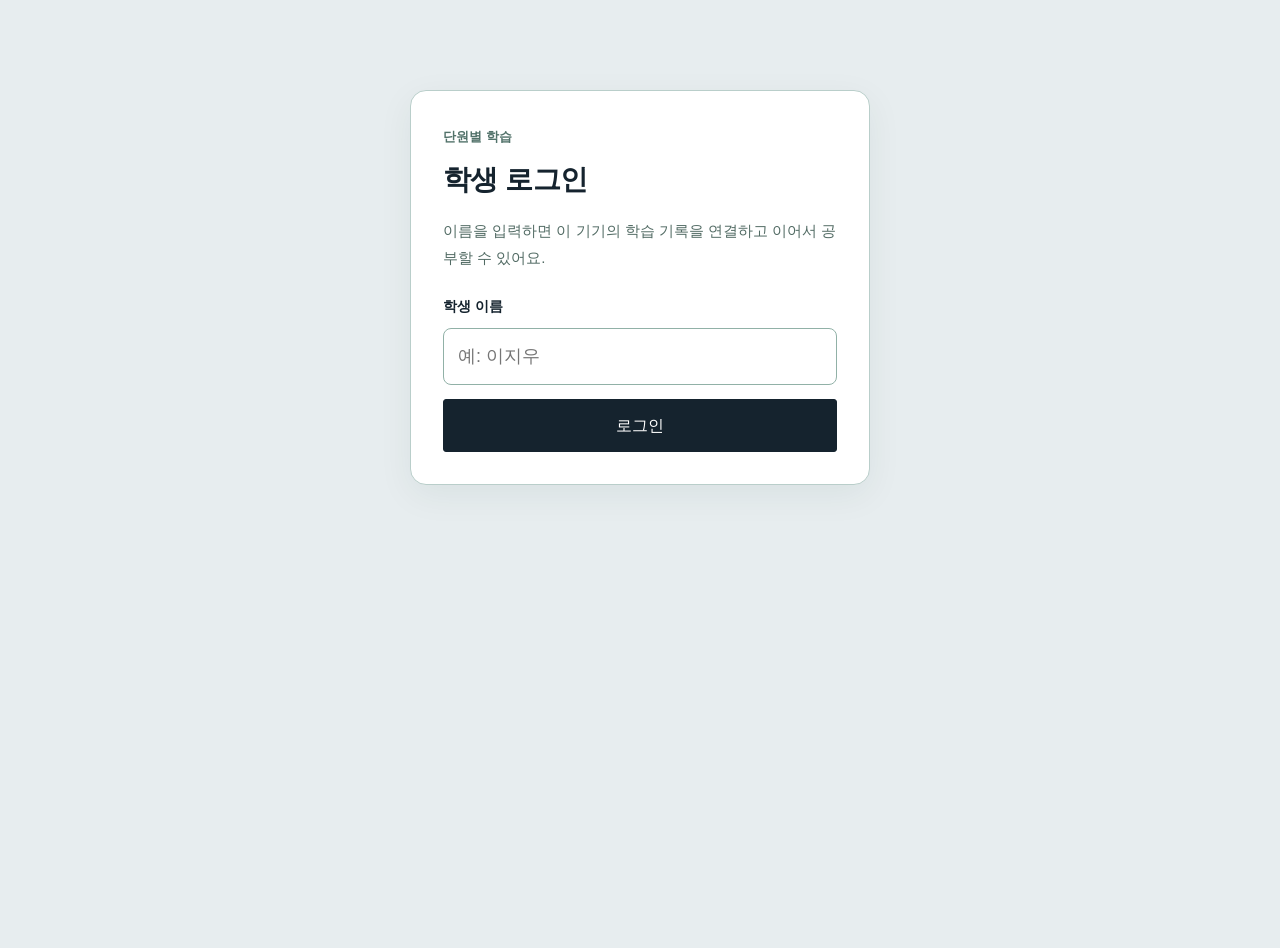
==== advanced.html @ 39dbba1e "숙제 사이트 업데이트 2026-11-23 18:45" ====
<!doctype html><html lang="ko"><head><meta charset="utf-8"><meta name="viewport" content="width=device-width,initial-scale=1"><meta http-equiv="refresh" content="0;url=index.html?mode=flow"><title>이지우 기말고사 · 2-2단원</title></head><body><p><a href="index.html?mode=flow">2-2단원 기말고사 학습으로 이동</a></p></body></html>
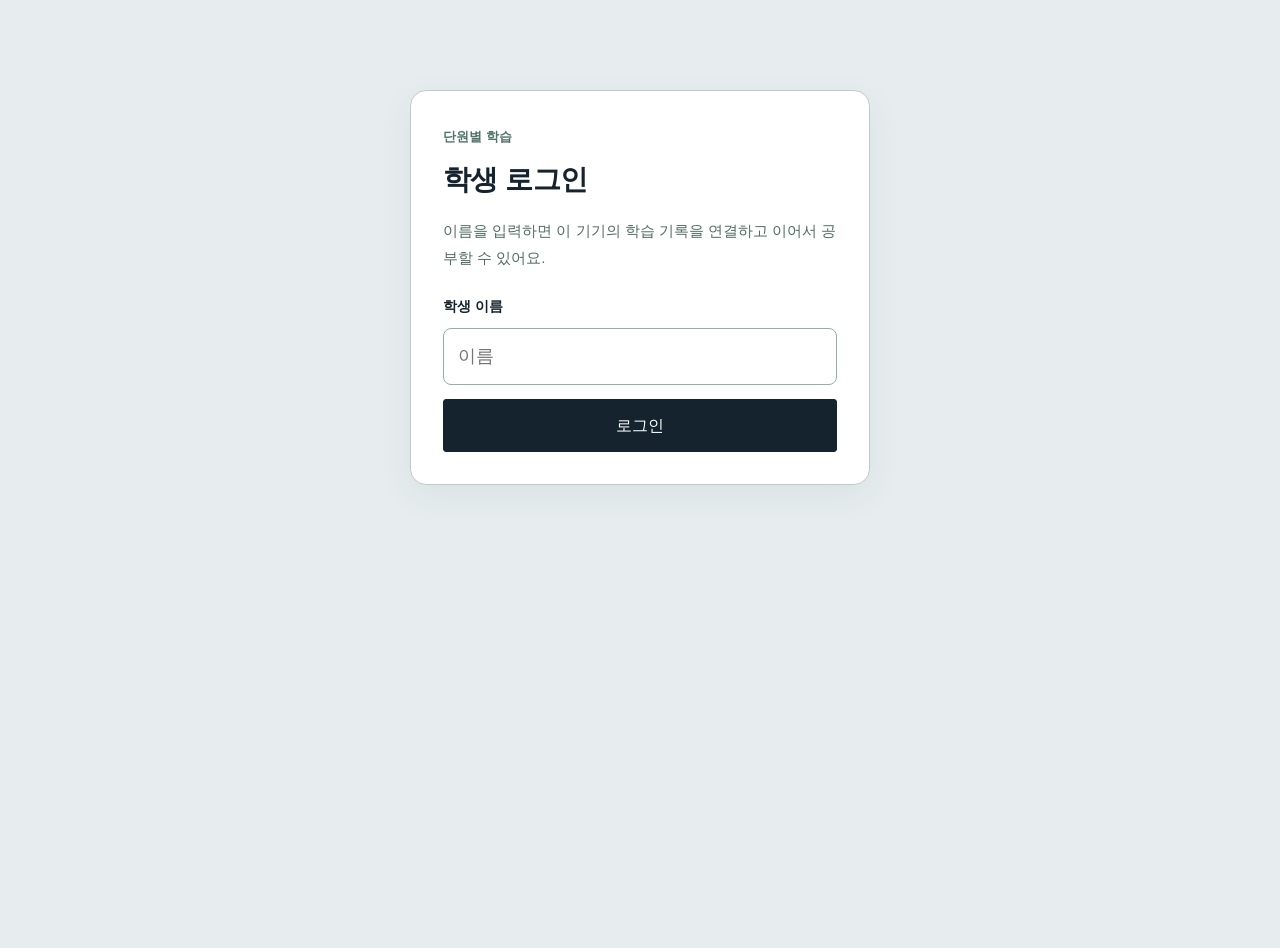
==== commit 4f21ccea: "숙제 사이트 업데이트 2026-11-23 18:56" ====
--- a/advanced.html
+++ b/advanced.html
@@ -1 +1 @@
-<!doctype html><html lang="ko"><head><meta charset="utf-8"><meta name="viewport" content="width=device-width,initial-scale=1"><meta http-equiv="refresh" content="0;url=index.html?mode=flow"><title>이지우 기말고사 · 2-2단원</title></head><body><p><a href="index.html?mode=flow">2-2단원 기말고사 학습으로 이동</a></p></body></html>
+<!doctype html><html lang="ko"><head><meta charset="utf-8"><meta name="viewport" content="width=device-width,initial-scale=1"><meta http-equiv="refresh" content="0;url=index.html?mode=flow"><title>기말고사 · 2-2단원</title></head><body><p><a href="index.html?mode=flow">2-2단원 기말고사 학습으로 이동</a></p></body></html>
